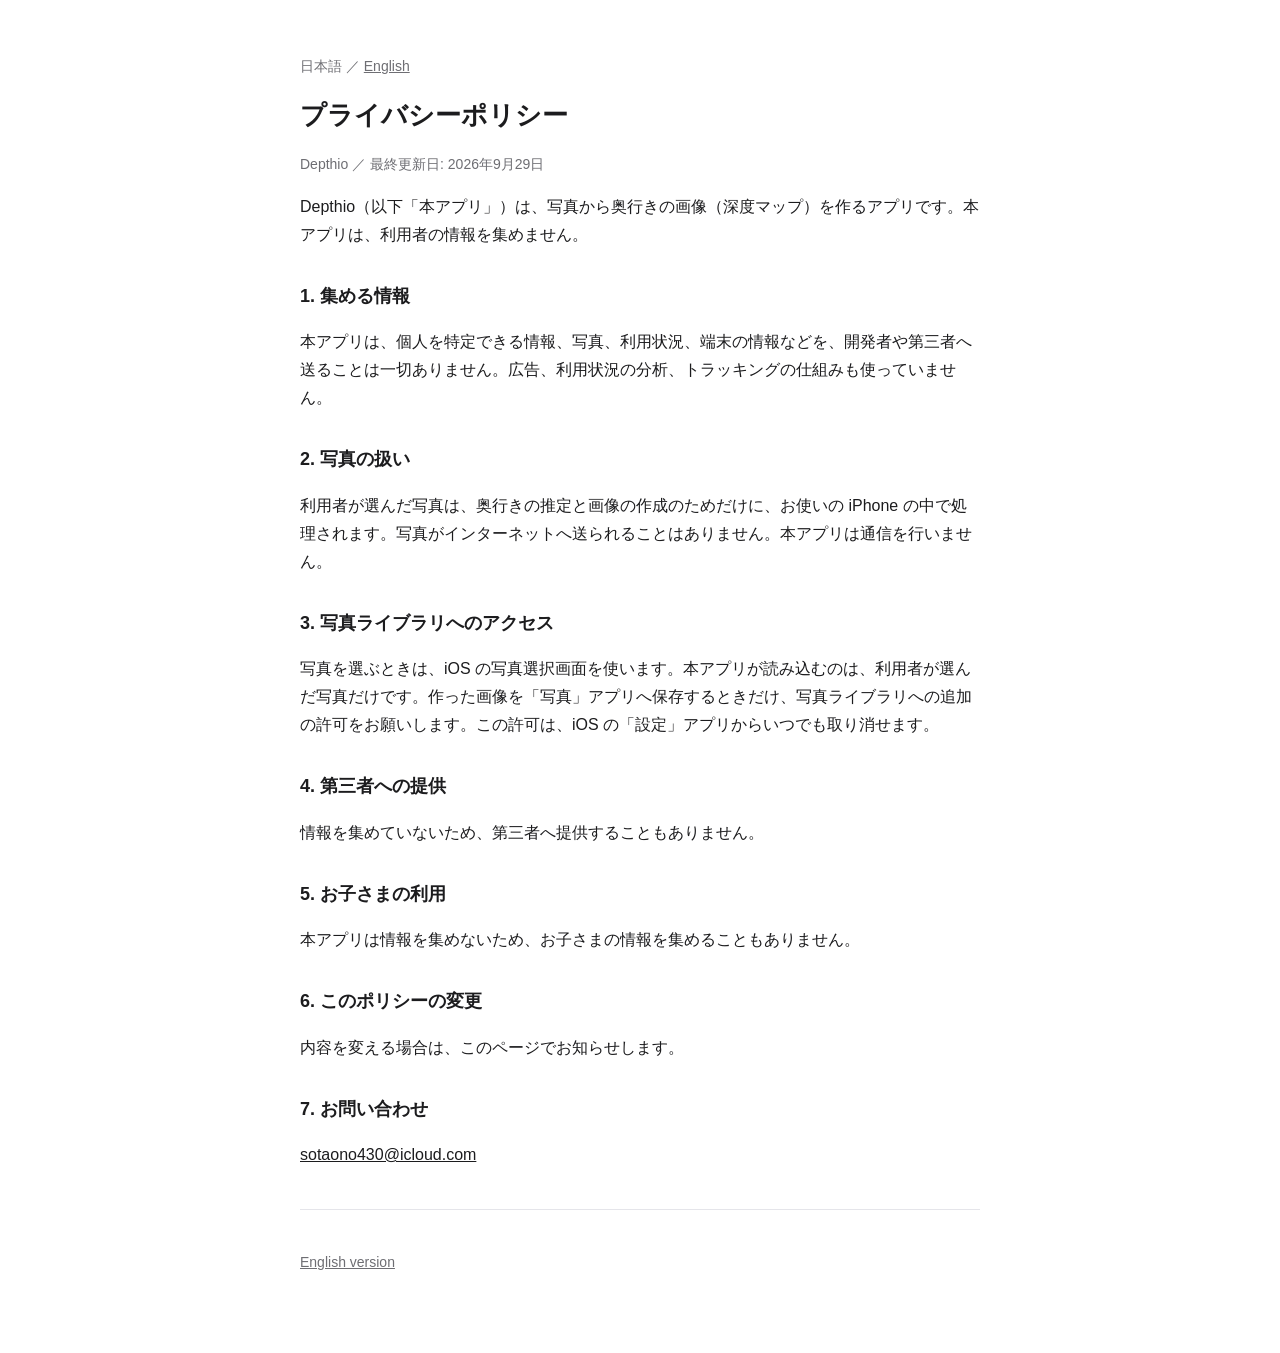
==== privacy.html @ c30cb239 "Add English privacy policy and support pages; language links Co-Authored-By: Claude Sonnet 5.5 <nore" ====
<!doctype html>
<html lang="ja">
<head>
<meta charset="utf-8">
<meta name="viewport" content="width=device-width, initial-scale=1">
<title>プライバシーポリシー</title>
<link rel="stylesheet" href="style.css">
</head>
<body>
<main>
<p class="sub">日本語 ／ <a href="privacy-en.html">English</a></p>
<h1>プライバシーポリシー</h1>
<p class="sub">Depthio ／ 最終更新日: 2026年9月29日</p>

<p>Depthio（以下「本アプリ」）は、写真から奥行きの画像（深度マップ）を作るアプリです。本アプリは、利用者の情報を集めません。</p>

<h2>1. 集める情報</h2>
<p>本アプリは、個人を特定できる情報、写真、利用状況、端末の情報などを、開発者や第三者へ送ることは一切ありません。広告、利用状況の分析、トラッキングの仕組みも使っていません。</p>

<h2>2. 写真の扱い</h2>
<p>利用者が選んだ写真は、奥行きの推定と画像の作成のためだけに、お使いの iPhone の中で処理されます。写真がインターネットへ送られることはありません。本アプリは通信を行いません。</p>

<h2>3. 写真ライブラリへのアクセス</h2>
<p>写真を選ぶときは、iOS の写真選択画面を使います。本アプリが読み込むのは、利用者が選んだ写真だけです。作った画像を「写真」アプリへ保存するときだけ、写真ライブラリへの追加の許可をお願いします。この許可は、iOS の「設定」アプリからいつでも取り消せます。</p>

<h2>4. 第三者への提供</h2>
<p>情報を集めていないため、第三者へ提供することもありません。</p>

<h2>5. お子さまの利用</h2>
<p>本アプリは情報を集めないため、お子さまの情報を集めることもありません。</p>

<h2>6. このポリシーの変更</h2>
<p>内容を変える場合は、このページでお知らせします。</p>

<h2>7. お問い合わせ</h2>
<p><a href="mailto:sotaono430@icloud.com">sotaono430@icloud.com</a></p>

<hr>
<p class="sub"><a href="privacy-en.html">English version</a></p>
</main>
</body>
</html>
---- style.css ----
:root { color-scheme: light dark; --bg: #ffffff; --fg: #1c1c1e; --sub: #6e6e73; --line: #e5e5ea; }
@media (prefers-color-scheme: dark) { :root { --bg: #0b0b0c; --fg: #f2f2f2; --sub: #8e8e93; --line: #2a2a2a; } }
body { margin: 0; background: var(--bg); color: var(--fg);
  font: 16px/1.75 -apple-system, BlinkMacSystemFont, "Hiragino Sans", sans-serif; }
main { max-width: 680px; margin: 0 auto; padding: 40px 20px 64px; }
h1 { font-size: 26px; margin: 0 0 4px; }
h2 { font-size: 18px; margin: 32px 0 8px; }
p, li { color: var(--fg); }
.sub { color: var(--sub); font-size: 14px; }
hr { border: 0; border-top: 1px solid var(--line); margin: 40px 0; }
a { color: inherit; }
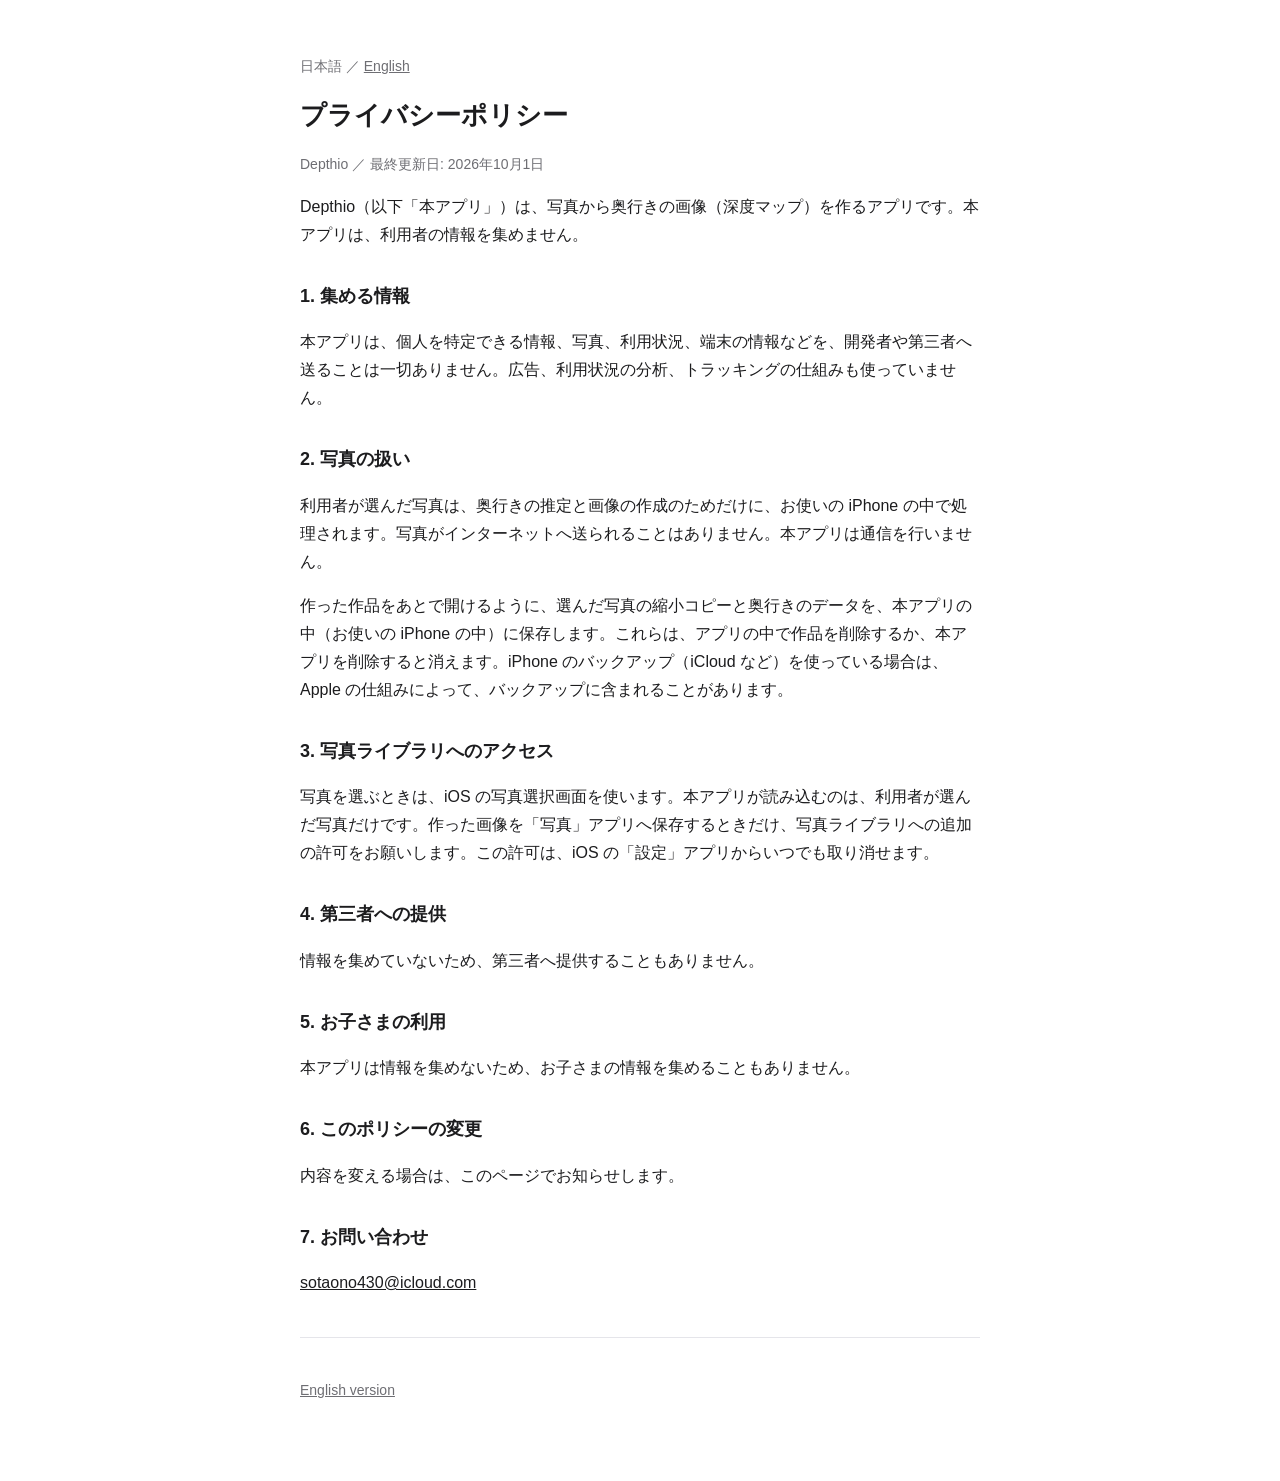
==== commit 2057a98a: "Privacy policy: note that a reduced copy of each photo and its depth data are kept inside the app Co" ====
--- a/privacy.html
+++ b/privacy.html
@@ -10,7 +10,7 @@
 <main>
 <p class="sub">日本語 ／ <a href="privacy-en.html">English</a></p>
 <h1>プライバシーポリシー</h1>
-<p class="sub">Depthio ／ 最終更新日: 2026年9月29日</p>
+<p class="sub">Depthio ／ 最終更新日: 2026年10月1日</p>
 
 <p>Depthio（以下「本アプリ」）は、写真から奥行きの画像（深度マップ）を作るアプリです。本アプリは、利用者の情報を集めません。</p>
 
@@ -19,6 +19,7 @@
 
 <h2>2. 写真の扱い</h2>
 <p>利用者が選んだ写真は、奥行きの推定と画像の作成のためだけに、お使いの iPhone の中で処理されます。写真がインターネットへ送られることはありません。本アプリは通信を行いません。</p>
+<p>作った作品をあとで開けるように、選んだ写真の縮小コピーと奥行きのデータを、本アプリの中（お使いの iPhone の中）に保存します。これらは、アプリの中で作品を削除するか、本アプリを削除すると消えます。iPhone のバックアップ（iCloud など）を使っている場合は、Apple の仕組みによって、バックアップに含まれることがあります。</p>
 
 <h2>3. 写真ライブラリへのアクセス</h2>
 <p>写真を選ぶときは、iOS の写真選択画面を使います。本アプリが読み込むのは、利用者が選んだ写真だけです。作った画像を「写真」アプリへ保存するときだけ、写真ライブラリへの追加の許可をお願いします。この許可は、iOS の「設定」アプリからいつでも取り消せます。</p>
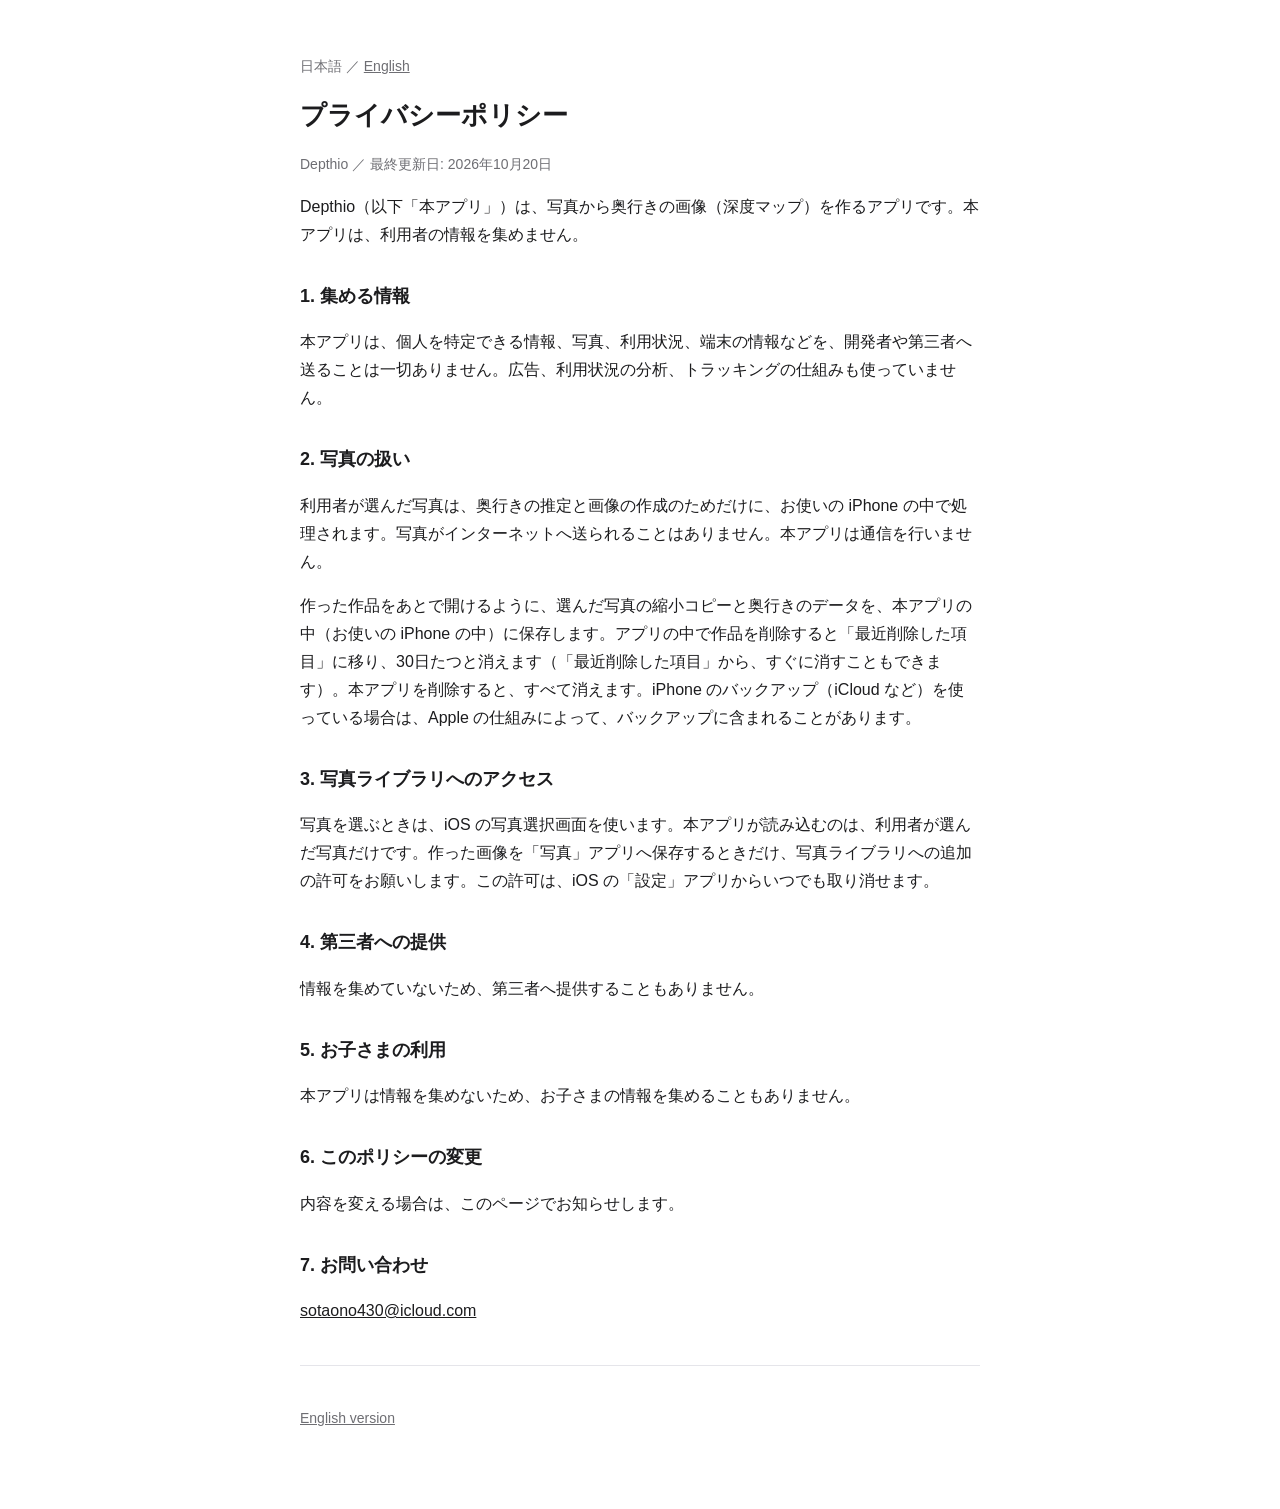
==== commit 7ecf121e: "Privacy policy: deleted works go to Recently Deleted for 30 days" ====
--- a/privacy.html
+++ b/privacy.html
@@ -10,7 +10,7 @@
 <main>
 <p class="sub">日本語 ／ <a href="privacy-en.html">English</a></p>
 <h1>プライバシーポリシー</h1>
-<p class="sub">Depthio ／ 最終更新日: 2026年10月1日</p>
+<p class="sub">Depthio ／ 最終更新日: 2026年10月20日</p>
 
 <p>Depthio（以下「本アプリ」）は、写真から奥行きの画像（深度マップ）を作るアプリです。本アプリは、利用者の情報を集めません。</p>
 
@@ -19,7 +19,7 @@
 
 <h2>2. 写真の扱い</h2>
 <p>利用者が選んだ写真は、奥行きの推定と画像の作成のためだけに、お使いの iPhone の中で処理されます。写真がインターネットへ送られることはありません。本アプリは通信を行いません。</p>
-<p>作った作品をあとで開けるように、選んだ写真の縮小コピーと奥行きのデータを、本アプリの中（お使いの iPhone の中）に保存します。これらは、アプリの中で作品を削除するか、本アプリを削除すると消えます。iPhone のバックアップ（iCloud など）を使っている場合は、Apple の仕組みによって、バックアップに含まれることがあります。</p>
+<p>作った作品をあとで開けるように、選んだ写真の縮小コピーと奥行きのデータを、本アプリの中（お使いの iPhone の中）に保存します。アプリの中で作品を削除すると「最近削除した項目」に移り、30日たつと消えます（「最近削除した項目」から、すぐに消すこともできます）。本アプリを削除すると、すべて消えます。iPhone のバックアップ（iCloud など）を使っている場合は、Apple の仕組みによって、バックアップに含まれることがあります。</p>
 
 <h2>3. 写真ライブラリへのアクセス</h2>
 <p>写真を選ぶときは、iOS の写真選択画面を使います。本アプリが読み込むのは、利用者が選んだ写真だけです。作った画像を「写真」アプリへ保存するときだけ、写真ライブラリへの追加の許可をお願いします。この許可は、iOS の「設定」アプリからいつでも取り消せます。</p>
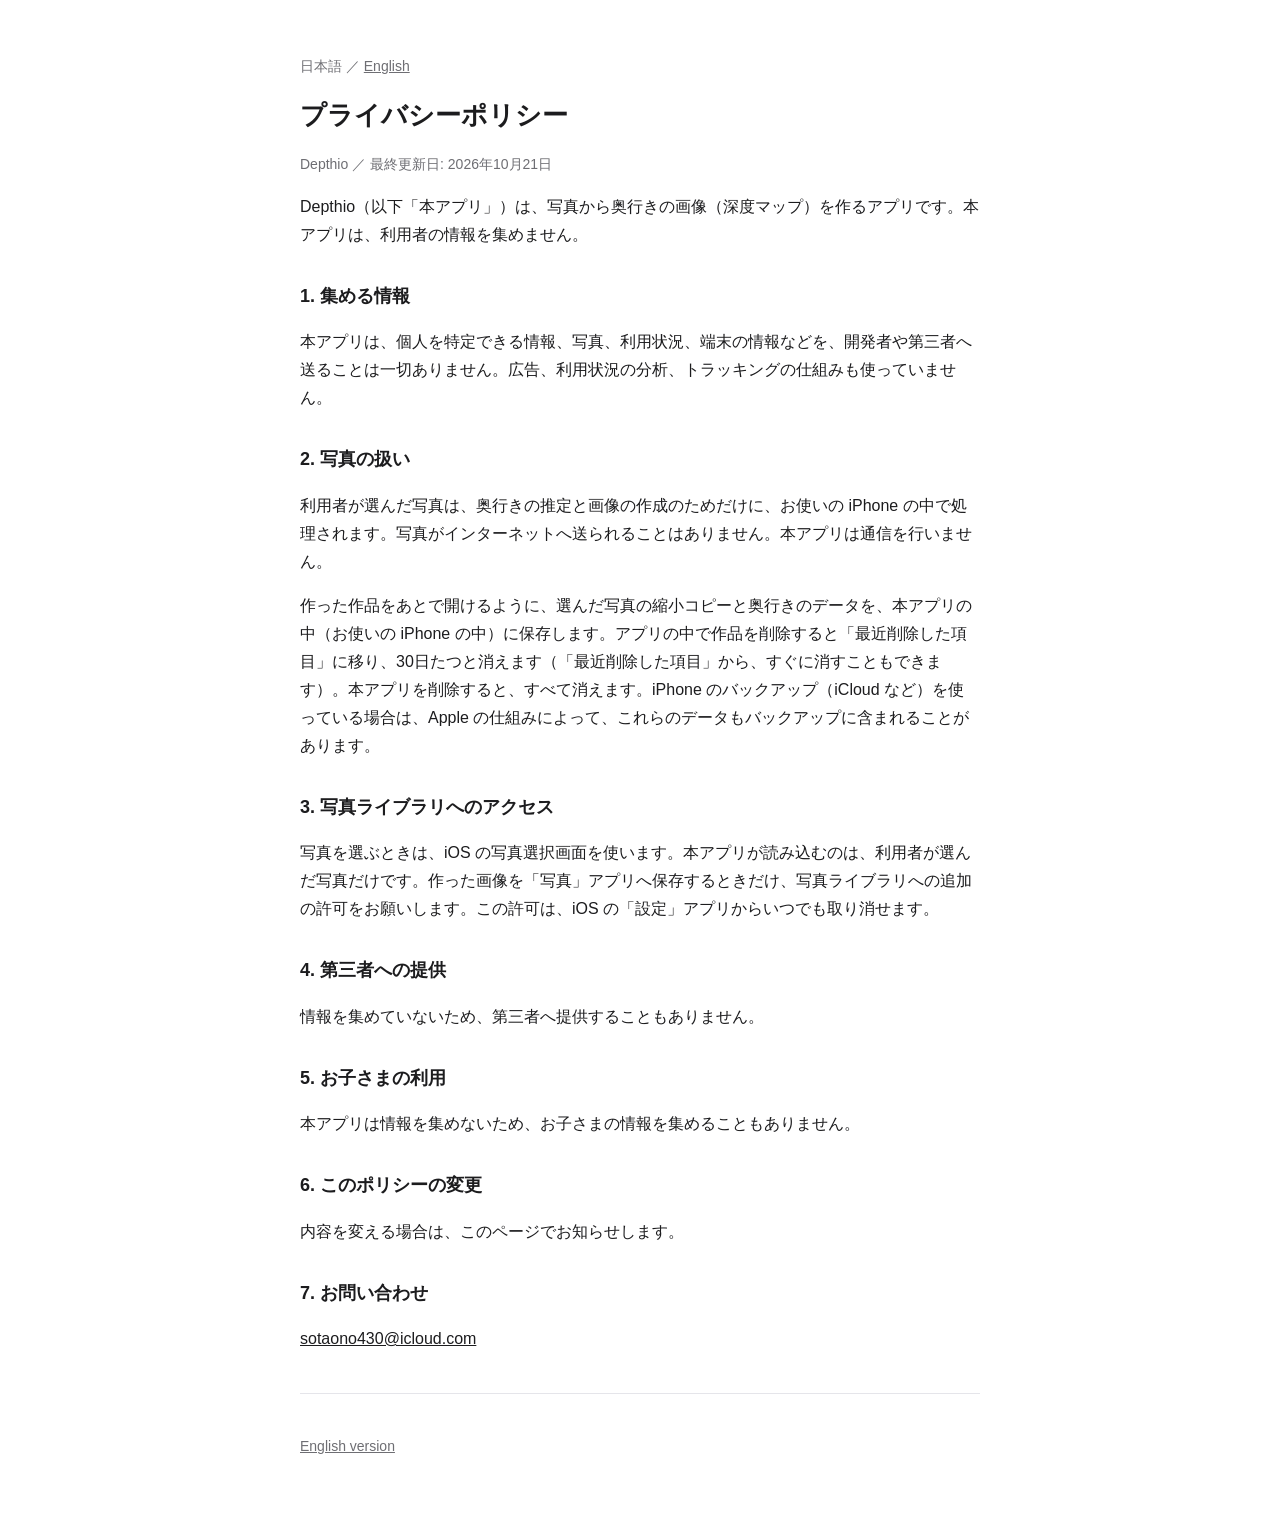
==== commit 2ec9d17f: "Support and privacy pages: wording fixes, Japanese FAQ on processing time, backup sentence names wha" ====
--- a/privacy.html
+++ b/privacy.html
@@ -10,7 +10,7 @@
 <main>
 <p class="sub">日本語 ／ <a href="privacy-en.html">English</a></p>
 <h1>プライバシーポリシー</h1>
-<p class="sub">Depthio ／ 最終更新日: 2026年10月20日</p>
+<p class="sub">Depthio ／ 最終更新日: 2026年10月21日</p>
 
 <p>Depthio（以下「本アプリ」）は、写真から奥行きの画像（深度マップ）を作るアプリです。本アプリは、利用者の情報を集めません。</p>
 
@@ -19,7 +19,7 @@
 
 <h2>2. 写真の扱い</h2>
 <p>利用者が選んだ写真は、奥行きの推定と画像の作成のためだけに、お使いの iPhone の中で処理されます。写真がインターネットへ送られることはありません。本アプリは通信を行いません。</p>
-<p>作った作品をあとで開けるように、選んだ写真の縮小コピーと奥行きのデータを、本アプリの中（お使いの iPhone の中）に保存します。アプリの中で作品を削除すると「最近削除した項目」に移り、30日たつと消えます（「最近削除した項目」から、すぐに消すこともできます）。本アプリを削除すると、すべて消えます。iPhone のバックアップ（iCloud など）を使っている場合は、Apple の仕組みによって、バックアップに含まれることがあります。</p>
+<p>作った作品をあとで開けるように、選んだ写真の縮小コピーと奥行きのデータを、本アプリの中（お使いの iPhone の中）に保存します。アプリの中で作品を削除すると「最近削除した項目」に移り、30日たつと消えます（「最近削除した項目」から、すぐに消すこともできます）。本アプリを削除すると、すべて消えます。iPhone のバックアップ（iCloud など）を使っている場合は、Apple の仕組みによって、これらのデータもバックアップに含まれることがあります。</p>
 
 <h2>3. 写真ライブラリへのアクセス</h2>
 <p>写真を選ぶときは、iOS の写真選択画面を使います。本アプリが読み込むのは、利用者が選んだ写真だけです。作った画像を「写真」アプリへ保存するときだけ、写真ライブラリへの追加の許可をお願いします。この許可は、iOS の「設定」アプリからいつでも取り消せます。</p>
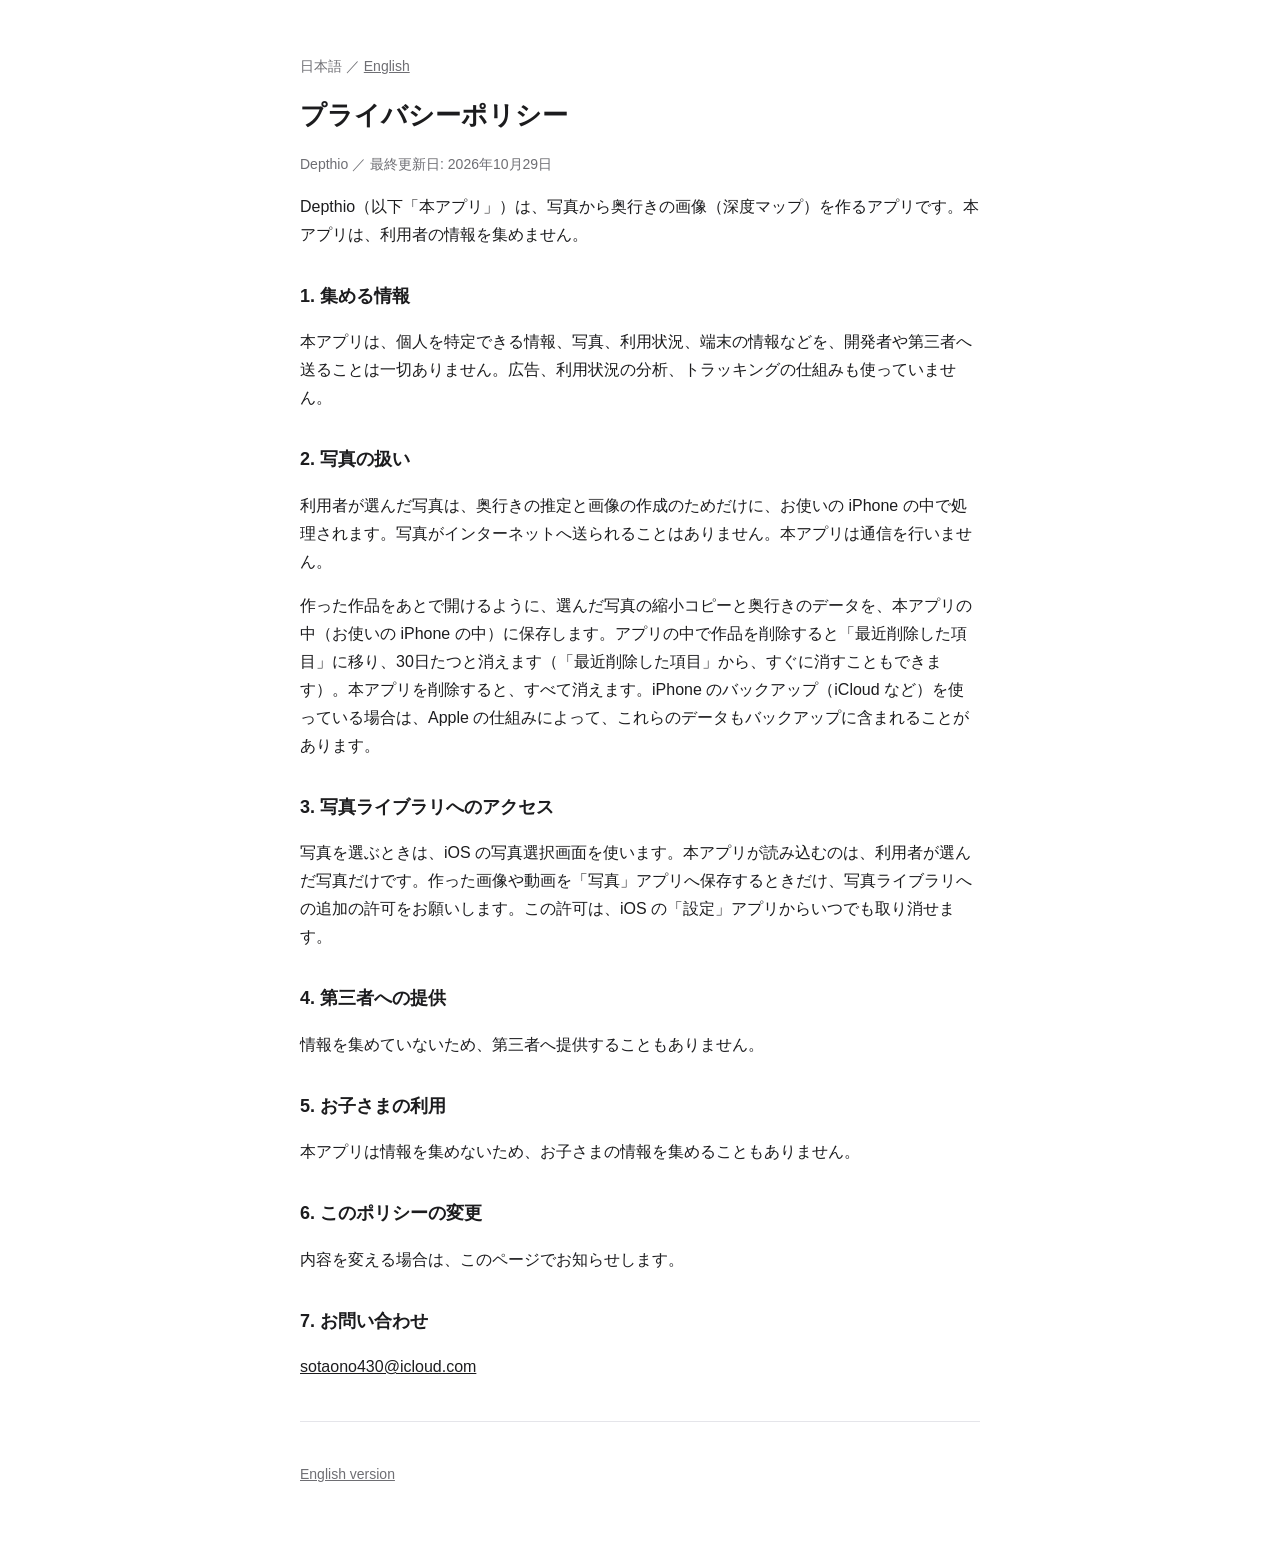
==== commit 367816c8: "Privacy policy: the photo library permission is for saving images and videos (updated 2026-10-29) Co" ====
--- a/privacy.html
+++ b/privacy.html
@@ -10,7 +10,7 @@
 <main>
 <p class="sub">日本語 ／ <a href="privacy-en.html">English</a></p>
 <h1>プライバシーポリシー</h1>
-<p class="sub">Depthio ／ 最終更新日: 2026年10月21日</p>
+<p class="sub">Depthio ／ 最終更新日: 2026年10月29日</p>
 
 <p>Depthio（以下「本アプリ」）は、写真から奥行きの画像（深度マップ）を作るアプリです。本アプリは、利用者の情報を集めません。</p>
 
@@ -22,7 +22,7 @@
 <p>作った作品をあとで開けるように、選んだ写真の縮小コピーと奥行きのデータを、本アプリの中（お使いの iPhone の中）に保存します。アプリの中で作品を削除すると「最近削除した項目」に移り、30日たつと消えます（「最近削除した項目」から、すぐに消すこともできます）。本アプリを削除すると、すべて消えます。iPhone のバックアップ（iCloud など）を使っている場合は、Apple の仕組みによって、これらのデータもバックアップに含まれることがあります。</p>
 
 <h2>3. 写真ライブラリへのアクセス</h2>
-<p>写真を選ぶときは、iOS の写真選択画面を使います。本アプリが読み込むのは、利用者が選んだ写真だけです。作った画像を「写真」アプリへ保存するときだけ、写真ライブラリへの追加の許可をお願いします。この許可は、iOS の「設定」アプリからいつでも取り消せます。</p>
+<p>写真を選ぶときは、iOS の写真選択画面を使います。本アプリが読み込むのは、利用者が選んだ写真だけです。作った画像や動画を「写真」アプリへ保存するときだけ、写真ライブラリへの追加の許可をお願いします。この許可は、iOS の「設定」アプリからいつでも取り消せます。</p>
 
 <h2>4. 第三者への提供</h2>
 <p>情報を集めていないため、第三者へ提供することもありません。</p>
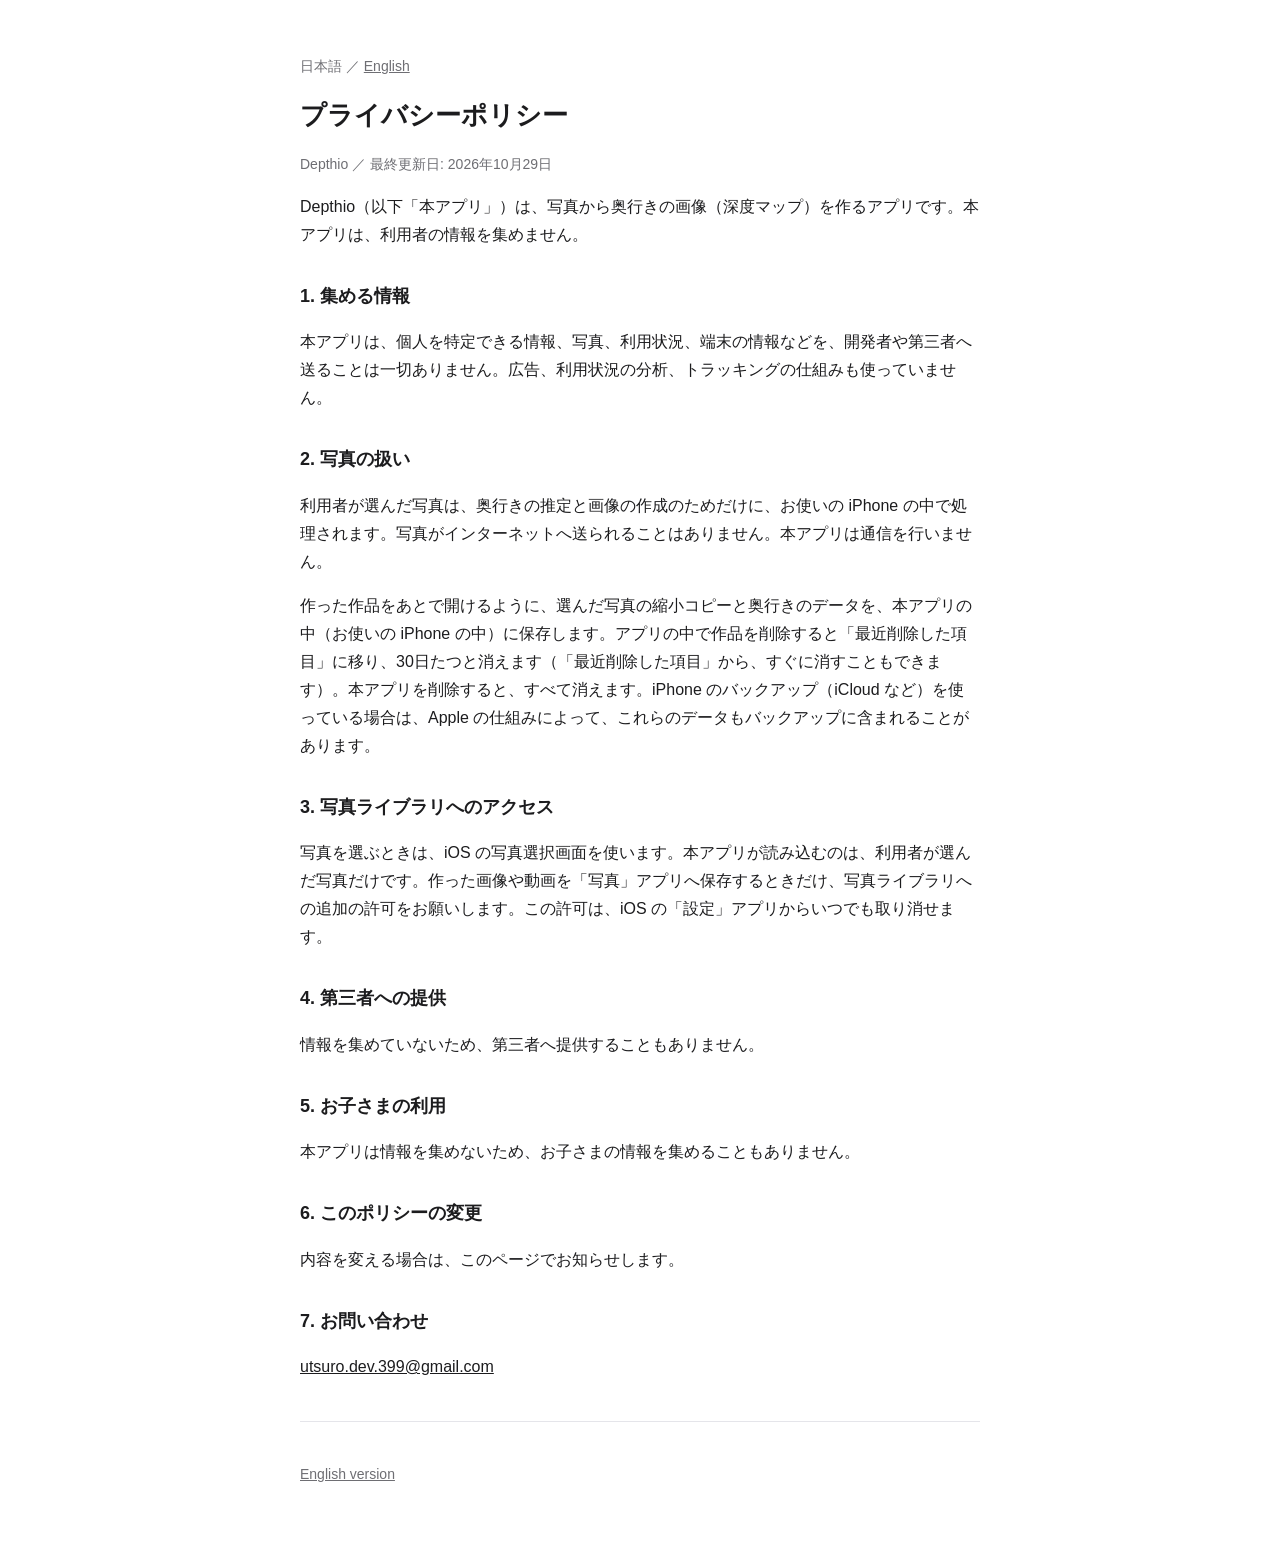
==== commit 6ba74deb: "Support and privacy pages (Japanese): new contact address Co-Authored-By: Claude Opus 5.5 <noreply@a" ====
--- a/privacy.html
+++ b/privacy.html
@@ -34,7 +34,7 @@
 <p>内容を変える場合は、このページでお知らせします。</p>
 
 <h2>7. お問い合わせ</h2>
-<p><a href="mailto:sotaono430@icloud.com">sotaono430@icloud.com</a></p>
+<p><a href="mailto:utsuro.dev.399@gmail.com">utsuro.dev.399@gmail.com</a></p>
 
 <hr>
 <p class="sub"><a href="privacy-en.html">English version</a></p>
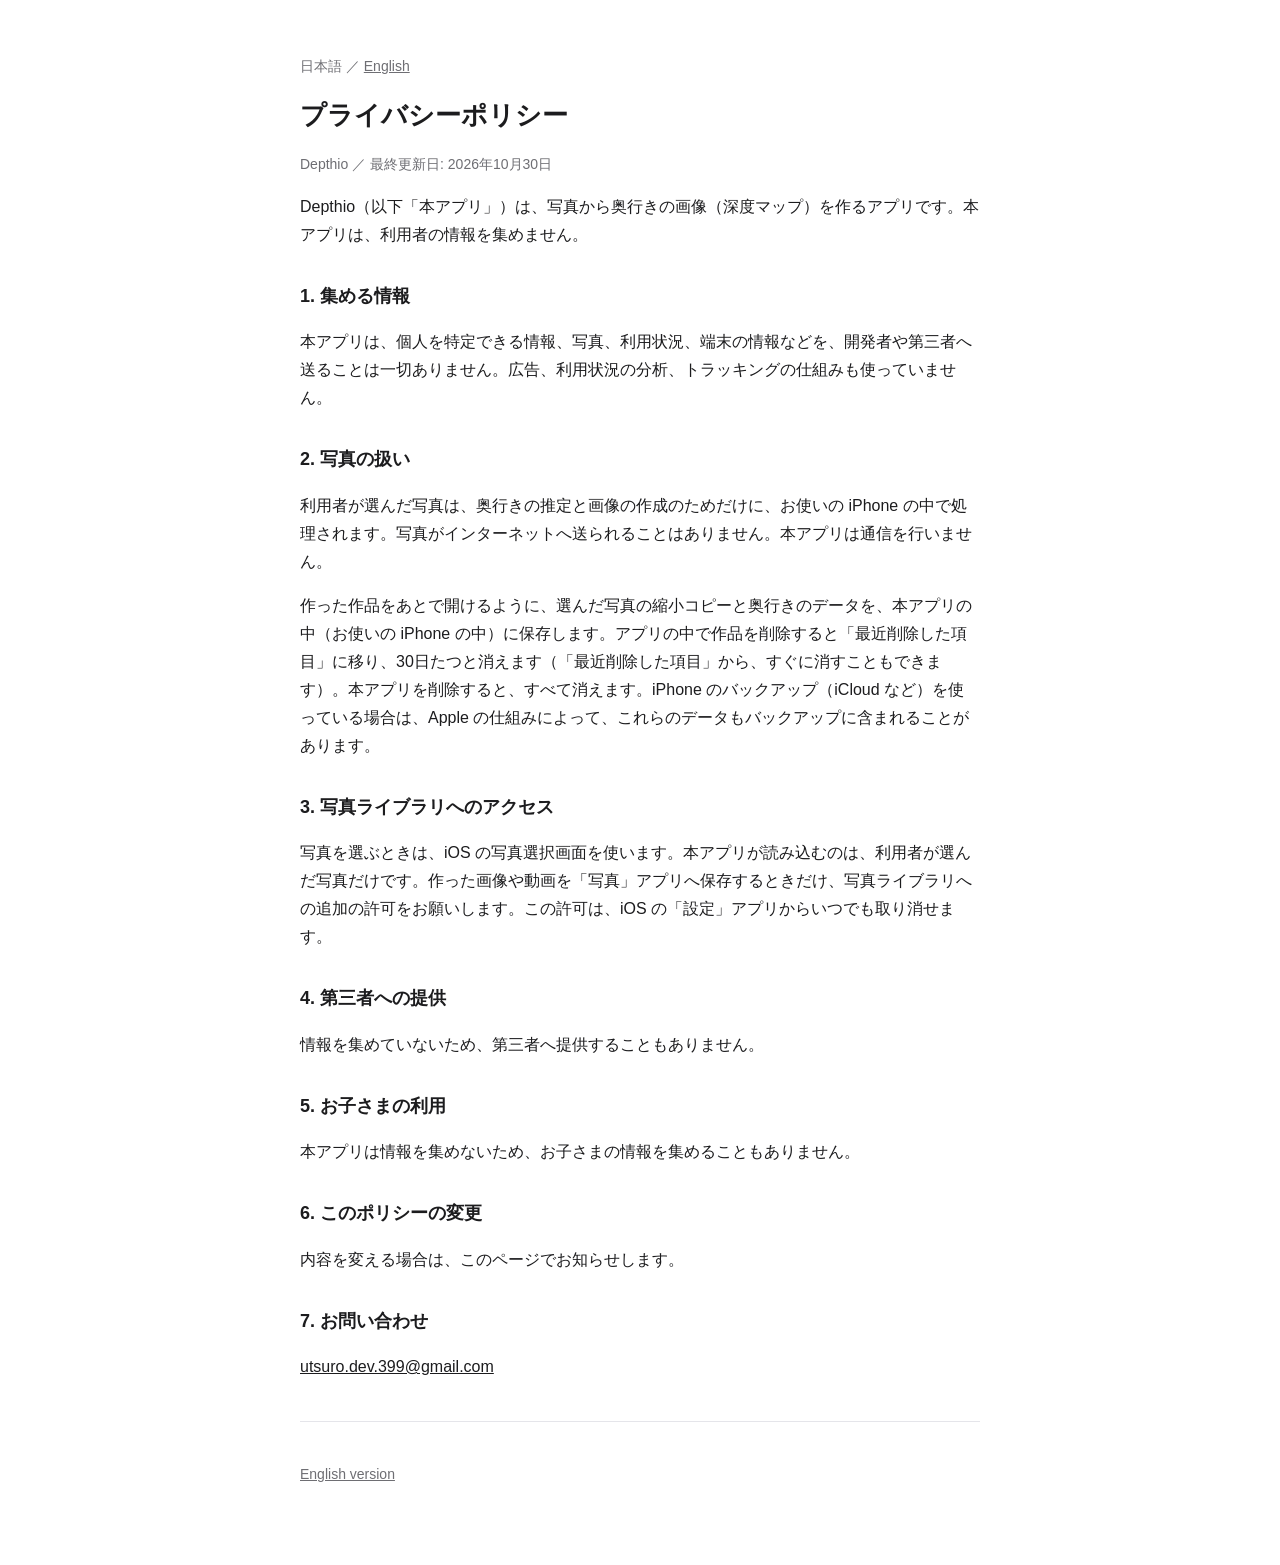
==== commit ead0709a: "English pages: new contact address; privacy policy updated 2026-10-30 Co-Authored-By: Claude Opus 5." ====
--- a/privacy.html
+++ b/privacy.html
@@ -10,7 +10,7 @@
 <main>
 <p class="sub">日本語 ／ <a href="privacy-en.html">English</a></p>
 <h1>プライバシーポリシー</h1>
-<p class="sub">Depthio ／ 最終更新日: 2026年10月29日</p>
+<p class="sub">Depthio ／ 最終更新日: 2026年10月30日</p>
 
 <p>Depthio（以下「本アプリ」）は、写真から奥行きの画像（深度マップ）を作るアプリです。本アプリは、利用者の情報を集めません。</p>
 
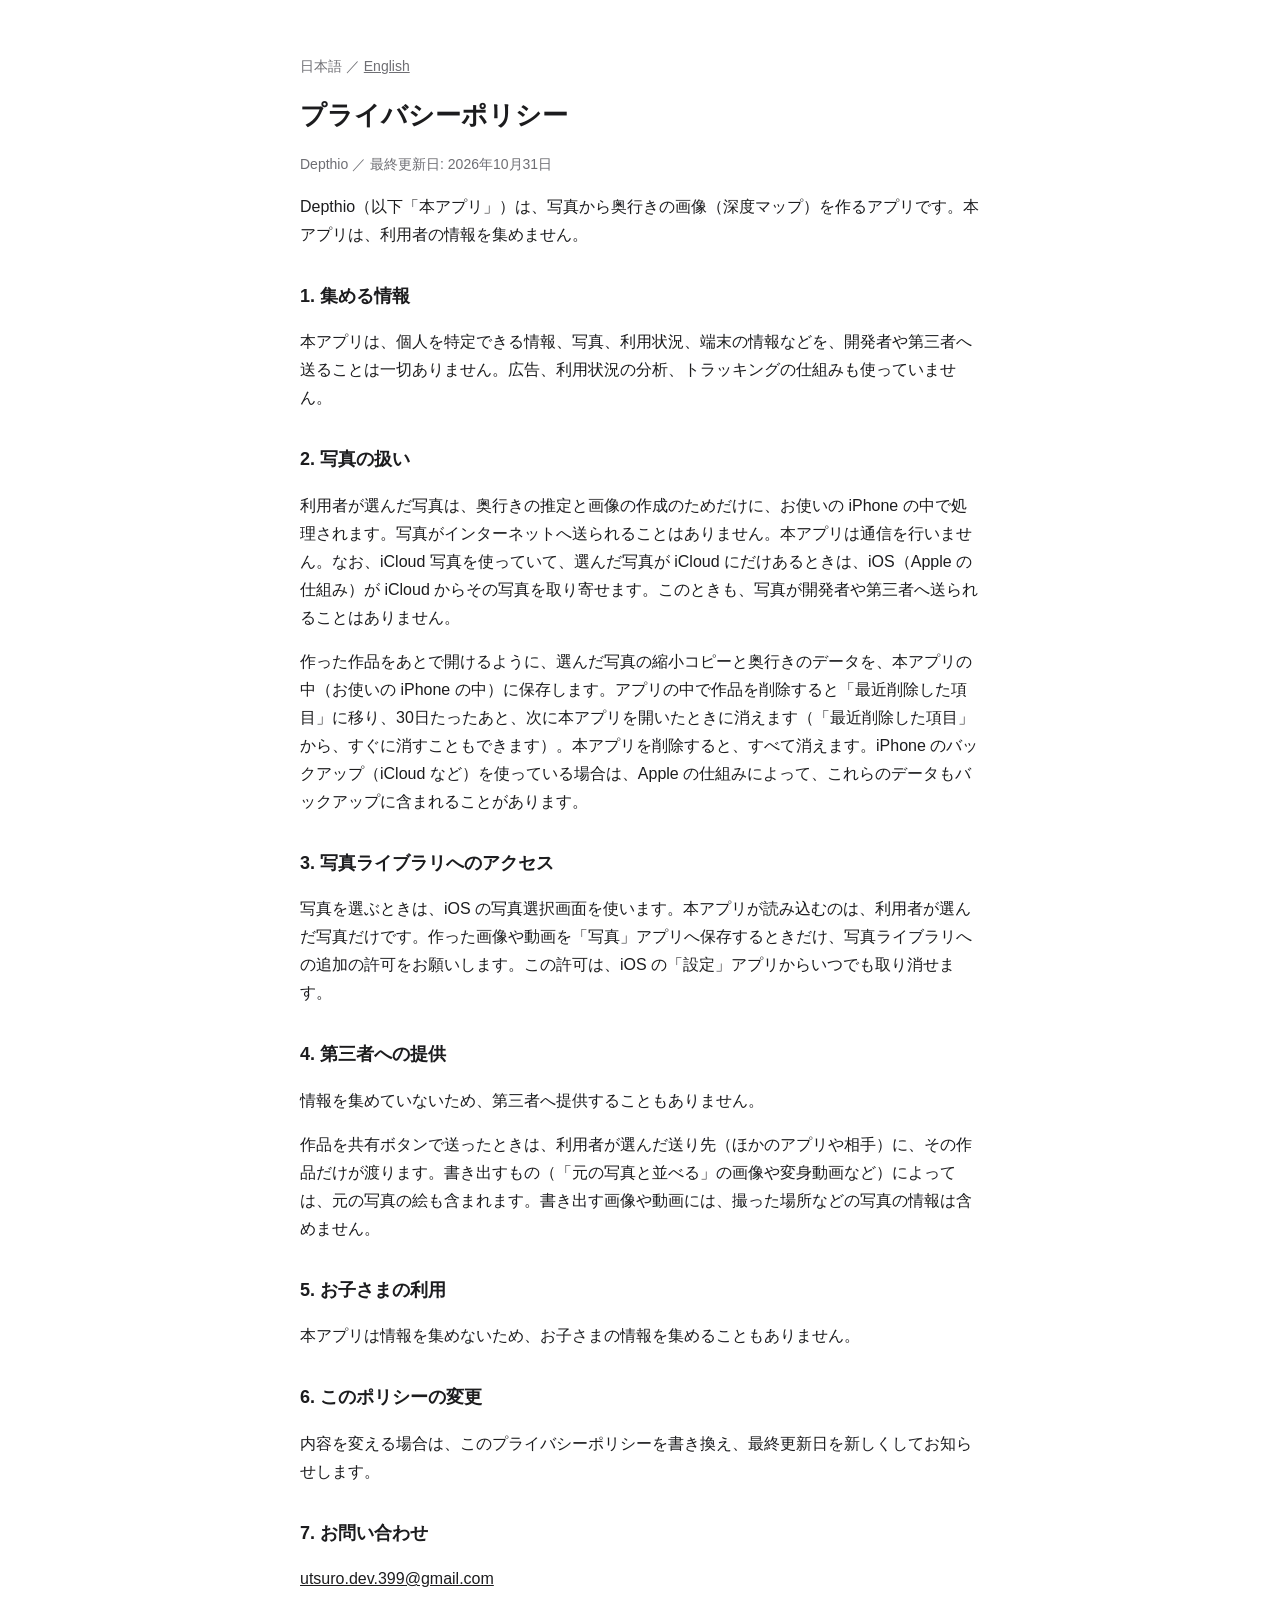
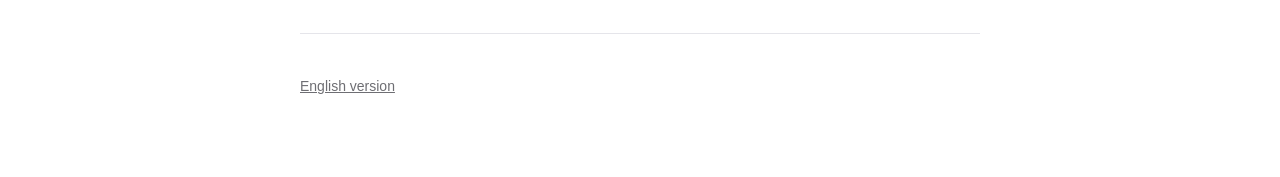
==== commit 159d4bbc: "Privacy policy (updated 2026-10-31): Recently Deleted timing, what sharing sends, iCloud Photos down" ====
--- a/privacy.html
+++ b/privacy.html
@@ -10,7 +10,7 @@
 <main>
 <p class="sub">日本語 ／ <a href="privacy-en.html">English</a></p>
 <h1>プライバシーポリシー</h1>
-<p class="sub">Depthio ／ 最終更新日: 2026年10月30日</p>
+<p class="sub">Depthio ／ 最終更新日: 2026年10月31日</p>
 
 <p>Depthio（以下「本アプリ」）は、写真から奥行きの画像（深度マップ）を作るアプリです。本アプリは、利用者の情報を集めません。</p>
 
@@ -18,20 +18,21 @@
 <p>本アプリは、個人を特定できる情報、写真、利用状況、端末の情報などを、開発者や第三者へ送ることは一切ありません。広告、利用状況の分析、トラッキングの仕組みも使っていません。</p>
 
 <h2>2. 写真の扱い</h2>
-<p>利用者が選んだ写真は、奥行きの推定と画像の作成のためだけに、お使いの iPhone の中で処理されます。写真がインターネットへ送られることはありません。本アプリは通信を行いません。</p>
-<p>作った作品をあとで開けるように、選んだ写真の縮小コピーと奥行きのデータを、本アプリの中（お使いの iPhone の中）に保存します。アプリの中で作品を削除すると「最近削除した項目」に移り、30日たつと消えます（「最近削除した項目」から、すぐに消すこともできます）。本アプリを削除すると、すべて消えます。iPhone のバックアップ（iCloud など）を使っている場合は、Apple の仕組みによって、これらのデータもバックアップに含まれることがあります。</p>
+<p>利用者が選んだ写真は、奥行きの推定と画像の作成のためだけに、お使いの iPhone の中で処理されます。写真がインターネットへ送られることはありません。本アプリは通信を行いません。なお、iCloud 写真を使っていて、選んだ写真が iCloud にだけあるときは、iOS（Apple の仕組み）が iCloud からその写真を取り寄せます。このときも、写真が開発者や第三者へ送られることはありません。</p>
+<p>作った作品をあとで開けるように、選んだ写真の縮小コピーと奥行きのデータを、本アプリの中（お使いの iPhone の中）に保存します。アプリの中で作品を削除すると「最近削除した項目」に移り、30日たったあと、次に本アプリを開いたときに消えます（「最近削除した項目」から、すぐに消すこともできます）。本アプリを削除すると、すべて消えます。iPhone のバックアップ（iCloud など）を使っている場合は、Apple の仕組みによって、これらのデータもバックアップに含まれることがあります。</p>
 
 <h2>3. 写真ライブラリへのアクセス</h2>
 <p>写真を選ぶときは、iOS の写真選択画面を使います。本アプリが読み込むのは、利用者が選んだ写真だけです。作った画像や動画を「写真」アプリへ保存するときだけ、写真ライブラリへの追加の許可をお願いします。この許可は、iOS の「設定」アプリからいつでも取り消せます。</p>
 
 <h2>4. 第三者への提供</h2>
 <p>情報を集めていないため、第三者へ提供することもありません。</p>
+<p>作品を共有ボタンで送ったときは、利用者が選んだ送り先（ほかのアプリや相手）に、その作品だけが渡ります。書き出すもの（「元の写真と並べる」の画像や変身動画など）によっては、元の写真の絵も含まれます。書き出す画像や動画には、撮った場所などの写真の情報は含めません。</p>
 
 <h2>5. お子さまの利用</h2>
 <p>本アプリは情報を集めないため、お子さまの情報を集めることもありません。</p>
 
 <h2>6. このポリシーの変更</h2>
-<p>内容を変える場合は、このページでお知らせします。</p>
+<p>内容を変える場合は、このプライバシーポリシーを書き換え、最終更新日を新しくしてお知らせします。</p>
 
 <h2>7. お問い合わせ</h2>
 <p><a href="mailto:utsuro.dev.399@gmail.com">utsuro.dev.399@gmail.com</a></p>
